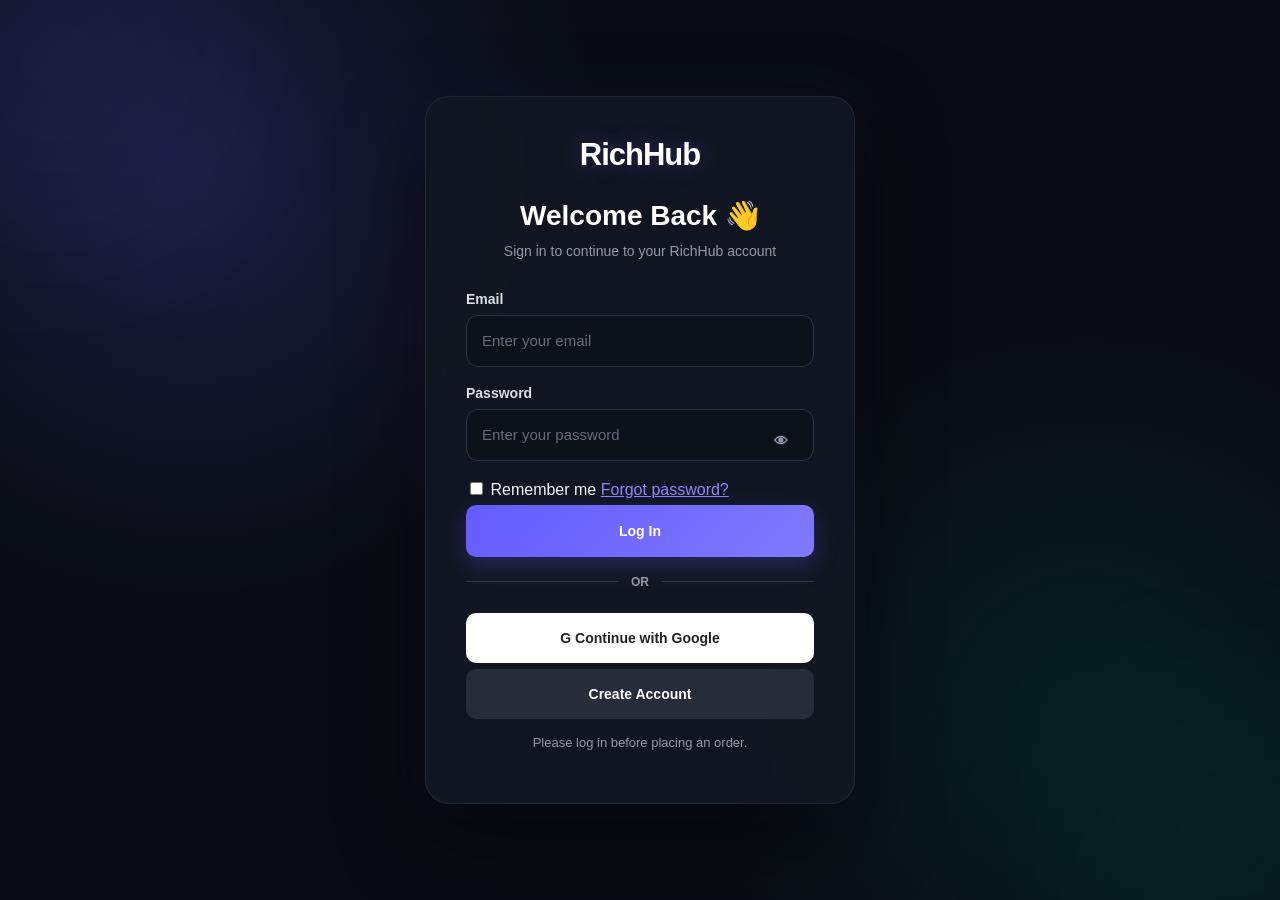
==== index.html @ 55ba9882 "Add banner preview for image upload" ====
<!DOCTYPE html>
<html lang="en">
<head>
    <meta charset="UTF-8">
    <meta name="viewport" content="width=device-width, initial-scale=1.0">

    <title>RichHub Store</title>

    <link rel="stylesheet" href="./DS.css">
</head>


  <body>
    <div id="auth-section" style="display:flex;">
  <div class="login-card">

    <div class="login-logo">RichHub</div>

    <h2>Welcome Back 👋</h2>
    <p class="login-subtitle">Sign in to continue to your RichHub account</p>

    <div class="input-group">
      <label for="auth-email">Email</label>
      <input
        id="auth-email"
        type="email"
        placeholder="Enter your email"
        autocomplete="email"
      >
    </div>

    <div class="input-group">
      <label for="auth-password">Password</label>

      <div class="password-box">
        <input
          id="auth-password"
          type="password"
          placeholder="Enter your password"
          autocomplete="current-password"
        >

        <button
          type="button"
          class="show-password"
          onclick="togglePassword()"
        >
          👁
        </button>
      </div>
    </div>

    <div class="login-options">
      <label>
        <input type="checkbox">
        Remember me
      </label>

      <a href="#" onclick="return false;">Forgot password?</a>
    </div>

    <button class="login-btn" onclick="logIn()">
      Log In
    </button>

    <div class="divider">
      <span>OR</span>
    </div>

      <button class="google-btn" onclick="loginWithGoogle()">
    <span>G</span> Continue with Google
      </button>
      
    <button class="create-btn" onclick="signUp()">
      Create Account
    </button>

    <p id="auth-message"></p>

  </div>

    </div>
<div id="hub-section" style="display:none;">


  <!-- DASHBOARD HEADER -->
  <header class="dashboard-header">
    <div>
      <h1>Welcome to RichHub 👋</h1>
      <p>Manage your online business from one place.</p>
    </div>

    <button onclick="logout()" class="logout-btn">
      Logout
    </button>
  </header>

  <!-- DASHBOARD NAVIGATION -->
  <nav class="dashboard-nav">

    <button onclick="showDashboard('overview')">
      🏠 Overview
    </button>

    <button onclick="showDashboard('store')">
      🛍️ Store
    </button>

    <button onclick="showDashboard('products')">
      📦 Products
    </button>

    <button onclick="showDashboard('orders')">
      🛒 Orders
    </button>

    <button onclick="showDashboard('customers')">
      👥 Customers
    </button>

    <button onclick="showDashboard('revenue')">
      💰 Revenue
    </button>

    <button onclick="showDashboard('ads')">
      📢 Ads
    </button>

    <button onclick="showDashboard('settings')">
      ⚙️ Settings
    </button>

  </nav>

  <!-- OVERVIEW -->
  <main class="dashboard-content">

    <section id="overview" class="dashboard-page">

      <h2>Dashboard Overview</h2>

      <div class="dashboard-cards">

        <div class="dashboard-card">
          <span>💰</span>
          <h3>Total Revenue</h3>
          <p>$0.00</p>
        </div>

        <div class="dashboard-card">
          <span>🛒</span>
          <h3>Total Orders</h3>
          <p>0</p>
        </div>

        <div class="dashboard-card">
          <span>📦</span>
          <h3>Products</h3>
          <p>0</p>
        </div>

        <div class="dashboard-card">
          <span>👥</span>
          <h3>Customers</h3>
          <p>0</p>
        </div>

      </div>

      <div class="dashboard-panel">

        <h3>Quick Actions</h3>

        <button onclick="showDashboard('products')">
          ➕ Add Product
        </button>

        <button onclick="showDashboard('orders')">
          🛒 View Orders
        </button>

        <button onclick="showDashboard('store')">
          🛍️ Manage Store
        </button>

      </div>

    </section>


    <!-- STORE -->
<!-- STORE -->
<section id="store" class="dashboard-page" style="display:none;">
    <h2>🛍️ My Store</h2>
    <p>Manage your online store here.</p>

    <div class="store-info">
        <label for="storeName">🏪 Store Name</label>
        <input
            type="text"
            id="storeName"
            placeholder="Enter your store name"
            value="RichHub"
        >

        <label for="storeDescription">📝 Store Description</label>
        <textarea
            id="storeDescription"
            placeholder="Describe your store"
        >Your trusted online store for quality products.</textarea>

        <label for="storeBanner">🖼️ Store Image / Banner</label>
        <input
            type="file"
            id="storeBanner"
            accept="image/*"
        >
   <div id="bannerPreview" class="banner-preview">
  <span>No image selected</span>
   </div>
        
        <button type="button" onclick="editStore()">
            ✏️ Edit Store
        </button>
    </div>
</section>


    <!-- PRODUCTS -->
    <section id="products" class="dashboard-page" style="display:none;">
      <h2>📦 Products</h2>
      <p>Add, edit and manage your products.</p>

      <button onclick="addProduct()">
        ➕ Add Product
      </button>
    </section>


    <!-- ORDERS -->
    <section id="orders" class="dashboard-page" style="display:none;">
      <h2>🛒 Orders</h2>
      <p>Your customer orders will appear here.</p>
    </section>


    <!-- CUSTOMERS -->
    <section id="customers" class="dashboard-page" style="display:none;">
      <h2>👥 Customers</h2>
      <p>Manage your customers here.</p>
    </section>


    <!-- REVENUE -->
    <section id="revenue" class="dashboard-page" style="display:none;">
      <h2>💰 Revenue</h2>
      <p>View your sales and earnings here.</p>
    </section>


    <!-- ADS -->
    <section id="ads" class="dashboard-page" style="display:none;">
      <h2>📢 Ads</h2>
      <p>Create and manage advertisements for your store.</p>
    </section>


    <!-- SETTINGS -->
    <section id="settings" class="dashboard-page" style="display:none;">
      <h2>⚙️ Settings</h2>
      <p>Manage your RichHub account and store settings.</p>
    </section>

  </main>

    </div>  
    </div>
    
        <script src="ship.js"></script>
</body>
</html>
---- DS.css ----
/* =====================================================
   RICHHUB - COMPLETE STYLESHEET
   Login + Dashboard
   ===================================================== */

* {
    box-sizing: border-box;
}

html {
    scroll-behavior: smooth;
}

body {
    margin: 0;
    min-height: 100vh;
    font-family: Inter, Arial, Helvetica, sans-serif;
    background: #080c12;
    color: #f5f7fb;
}

    
    /* =========================================
   RICHHUB PREMIUM LOGIN
   ========================================= */

#auth-section {
    min-height: 100vh;
    display: flex;
    align-items: center;
    justify-content: center;
    padding: 24px;
    position: relative;
    overflow: hidden;

    background:
        radial-gradient(
            circle at 15% 20%,
            rgba(108, 99, 255, 0.20),
            transparent 32%
        ),
        radial-gradient(
            circle at 85% 80%,
            rgba(0, 200, 180, 0.10),
            transparent 30%
        ),
        #080c12;
}

/* Soft background glow */

#auth-section::before {
    content: "";
    position: absolute;
    width: 350px;
    height: 350px;
    border-radius: 50%;
    background: rgba(108, 99, 255, 0.08);
    filter: blur(80px);
    top: -120px;
    left: -120px;
    pointer-events: none;
}

#auth-section::after {
    content: "";
    position: absolute;
    width: 300px;
    height: 300px;
    border-radius: 50%;
    background: rgba(0, 200, 180, 0.06);
    filter: blur(80px);
    right: -100px;
    bottom: -100px;
    pointer-events: none;
}

/* Login card */

.login-card {
    position: relative;
    z-index: 2;
    width: 100%;
    max-width: 430px;

    padding: 40px;

    background: rgba(17, 24, 34, 0.94);
    border: 1px solid rgba(255, 255, 255, 0.08);
    border-radius: 24px;

    box-shadow:
        0 30px 80px rgba(0, 0, 0, 0.55),
        0 0 50px rgba(108, 99, 255, 0.08);

    backdrop-filter: blur(14px);

    animation: loginCardIn 0.5s ease;
}

/* Logo */

.login-logo {
    text-align: center;
    margin-bottom: 26px;

    font-size: 31px;
    font-weight: 850;
    letter-spacing: -1px;

    color: #ffffff;

    text-shadow:
        0 0 25px rgba(108, 99, 255, 0.35);
}

/* Title */

.login-card h2 {
    margin: 0 0 9px;

    text-align: center;

    font-size: 28px;
    font-weight: 800;

    color: #ffffff;
}

/* Subtitle */

.login-subtitle {
    margin: 0 auto 28px;

    max-width: 330px;

    text-align: center;

    color: #8f9aaa;

    font-size: 14px;
    line-height: 1.55;
}

/* Input groups */

.input-group {
    margin-bottom: 18px;
}

.input-group label {
    display: block;

    margin-bottom: 8px;

    color: #d9dee7;

    font-size: 14px;
    font-weight: 600;
}

/* Inputs */

.input-group input {
    width: 100%;
    height: 52px;

    padding: 0 15px;

    border: 1px solid #2b3543;
    border-radius: 12px;

    outline: none;

    background: #0b1119;
    color: #ffffff;

    font-size: 15px;

    transition:
        border-color 0.25s ease,
        box-shadow 0.25s ease,
        transform 0.25s ease;
}

.input-group input::placeholder {
    color: #626d7c;
}

.input-group input:hover {
    border-color: #3a4655;
}

.input-group input:focus {
    border-color: #6c63ff;

    box-shadow:
        0 0 0 3px rgba(108, 99, 255, 0.13),
        0 8px 25px rgba(0, 0, 0, 0.18);

    transform: translateY(-1px);
}

/* Password */

.password-box {
    position: relative;
}

.password-box input {
    padding-right: 52px;
}

.show-password {
    position: absolute;

    right: 10px;
    top: 50%;

    transform: translateY(-50%);

    border: 0;
    background: transparent;

    color: #8d98a8;

    cursor: pointer;

    transition: 0.2s ease;
}

.show-password:hover {
    color: #ffffff;
}

/* Login button */

.login-btn {
    width: 100%;
    height: 52px;

    margin-top: 7px;

    border: 0;
    border-radius: 12px;

    background: linear-gradient(
        135deg,
        #635bff,
        #8179ff
    );

    color: #ffffff;

    font-size: 16px;
    font-weight: 750;

    cursor: pointer;

    box-shadow:
        0 9px 25px rgba(108, 99, 255, 0.25);

    transition:
        transform 0.22s ease,
        box-shadow 0.22s ease,
        filter 0.22s ease;
}

.login-btn:hover {
    transform: translateY(-3px);

    filter: brightness(1.08);

    box-shadow:
        0 14px 32px rgba(108, 99, 255, 0.38);
}

.login-btn:active {
    transform: translateY(0);
}

/* Divider */

.divider {
    display: flex;
    align-items: center;

    gap: 12px;

    margin: 21px 0 15px;

    color: #687383;

    font-size: 12px;
    font-weight: 600;
}

.divider::before,
.divider::after {
    content: "";

    flex: 1;

    height: 1px;

    background: #293341;
}

/* Google */

.google-btn {
    width: 100%;
    height: 50px;

    border: 1px solid #303b49;
    border-radius: 11px;

    background: #ffffff;
    color: #20242a;

    font-size: 15px;
    font-weight: 650;

    cursor: pointer;

    transition:
        transform 0.22s ease,
        box-shadow 0.22s ease,
        background 0.22s ease;
}

.google-btn:hover {
    transform: translateY(-3px);

    background: #f5f6f8;

    box-shadow:
        0 9px 24px rgba(0, 0, 0, 0.25);
}

.google-btn:active {
    transform: translateY(0);
}

/* Create account */

.create-btn {
    width: 100%;
    height: 50px;

    margin-top: 11px;

    border: 1px solid #3b4554;
    border-radius: 11px;

    background: #171f2a;
    color: #ffffff;

    font-size: 15px;
    font-weight: 650;

    cursor: pointer;

    transition:
        transform 0.22s ease,
        background 0.22s ease,
        border-color 0.22s ease,
        box-shadow 0.22s ease;
}

.create-btn:hover {
    transform: translateY(-3px);

    background: #202a37;

    border-color: #6c63ff;

    box-shadow:
        0 9px 24px rgba(0, 0, 0, 0.22);
}

.create-btn:active {
    transform: translateY(0);
}

/* Auth message */

#auth-message {
    margin-top: 16px;

    text-align: center;

    color: #8f9aaa;

    font-size: 13px;
}

/* Login entrance animation */

@keyframes loginCardIn {
    from {
        opacity: 0;
        transform: translateY(18px) scale(0.98);
    }

    to {
        opacity: 1;
        transform: translateY(0) scale(1);
    }
}

/* Mobile */

@media (max-width: 520px) {

    #auth-section {
        padding: 16px;
    }

    .login-card {
        padding: 30px 21px;
        border-radius: 20px;
    }

    .login-logo {
        font-size: 27px;
    }

    .login-card h2 {
        font-size: 25px;
    }

    .login-subtitle {
        font-size: 13px;
    }

    .input-group input {
        height: 50px;
    }

    .login-btn,
    .google-btn,
    .create-btn {
        height: 49px;
    }
   }

/* =====================================================
   DASHBOARD
   ===================================================== */

#hub-section {
    min-height: 100vh;
    background: #090d13;
    color: #f5f7fb;
}

/* Header */

.dashboard-header {
    min-height: 82px;
    padding: 20px 30px;
    display: flex;
    align-items: center;
    justify-content: space-between;
    gap: 20px;
    background: #111821;
    border-bottom: 1px solid #27313d;
}

.dashboard-header h1 {
    margin: 0;
    font-size: 25px;
    font-weight: 800;
}

.dashboard-header p {
    margin: 6px 0 0;
    color: #8d99a8;
    font-size: 14px;
}

.logout-btn {
    padding: 10px 18px;
    border: 1px solid #354151;
    border-radius: 10px;
    background: #18212b;
    color: #fff;
    font-weight: 600;
    cursor: pointer;
    transition: .25s ease;
}

.logout-btn:hover {
    background: #252f3c;
    transform: translateY(-2px);
}

/* Navigation */

.dashboard-nav {
    display: flex;
    gap: 9px;
    padding: 14px 25px;
    background: #0e141c;
    border-bottom: 1px solid #27313d;
    overflow-x: auto;
    scrollbar-width: thin;
}

.dashboard-nav button {
    flex: 0 0 auto;
    padding: 11px 16px;
    border: 1px solid #2b3745;
    border-radius: 10px;
    background: #151e28;
    color: #c3ccd7;
    font-size: 14px;
    font-weight: 600;
    white-space: nowrap;
    cursor: pointer;
    transition: .25s ease;
}

.dashboard-nav button:hover {
    background: #6c63ff;
    border-color: #6c63ff;
    color: #fff;
    transform: translateY(-2px);
}

/* Content */

.dashboard-content {
    width: 100%;
    max-width: 1400px;
    margin: auto;
    padding: 35px 30px 60px;
}

.dashboard-page {
    animation: fadeIn .25s ease;
}

.dashboard-page h2 {
    margin: 0 0 25px;
    font-size: 28px;
    font-weight: 800;
}

.dashboard-page > p {
    color: #8d99a8;
}

/* Statistic cards */

.dashboard-cards {
    display: grid;
    grid-template-columns: repeat(4, 1fr);
    gap: 18px;
}

.dashboard-card {
    min-height: 150px;
    padding: 23px;
    background: #121a24;
    border: 1px solid #27323f;
    border-radius: 17px;
    box-shadow: 0 12px 30px rgba(0,0,0,.18);
    transition: .25s ease;
}

.dashboard-card:hover {
    transform: translateY(-5px);
    border-color: #6c63ff;
    box-shadow: 0 16px 35px rgba(0,0,0,.30);
}

.dashboard-card span {
    display: block;
    margin-bottom: 16px;
    font-size: 27px;
}

.dashboard-card h3 {
    margin: 0 0 8px;
    color: #909baa;
    font-size: 14px;
    font-weight: 600;
}

.dashboard-card p {
    margin: 0;
    color: #fff;
    font-size: 27px;
    font-weight: 800;
}

/* Quick actions */

.dashboard-panel {
    margin-top: 25px;
    padding: 25px;
    background: #121a24;
    border: 1px solid #27323f;
    border-radius: 17px;
}

.dashboard-panel h3 {
    margin: 0 0 18px;
    font-size: 18px;
}

.dashboard-panel button,
.dashboard-page button {
    padding: 11px 17px;
    margin: 4px;
    border: 0;
    border-radius: 10px;
    background: #6c63ff;
    color: #fff;
    font-weight: 700;
    cursor: pointer;
    transition: .25s ease;
}

.dashboard-panel button:hover,
.dashboard-page button:hover {
    background: #8179ff;
    transform: translateY(-2px);
    box-shadow: 0 8px 20px rgba(108,99,255,.25);
}

/* Links */

a {
    color: #8d87ff;
}

/* Selection */

::selection {
    background: #6c63ff;
    color: #fff;
}

/* Animation */

@keyframes fadeIn {
    from {
        opacity: 0;
        transform: translateY(6px);
    }

    to {
        opacity: 1;
        transform: translateY(0);
    }
}

/* =====================================================
   TABLET
   ===================================================== */

@media (max-width: 900px) {

    .dashboard-cards {
        grid-template-columns: repeat(2, 1fr);
    }

    .dashboard-header {
        padding: 18px 20px;
    }

    .dashboard-nav {
        padding: 12px 20px;
    }

    .dashboard-content {
        padding: 28px 20px 50px;
    }
}

/* =====================================================
   MOBILE
   ===================================================== */

@media (max-width: 600px) {

    #auth-section {
        padding: 18px;
    }

    .login-card {
        padding: 30px 22px;
        border-radius: 20px;
    }

    .login-logo {
        font-size: 27px;
    }

    .login-card h2 {
        font-size: 26px;
    }

    .login-options {
        font-size: 13px;
    }

    .dashboard-header {
        padding: 20px;
        align-items: flex-start;
        flex-direction: column;
        gap: 15px;
    }

    .dashboard-header h1 {
        font-size: 22px;
    }

    .dashboard-cards {
        grid-template-columns: 1fr;
    }

    .dashboard-content {
        padding: 25px 15px 40px;
    }

    .dashboard-card {
        min-height: 135px;
    }
   }

/* Google + Create Account buttons */ 
#auth-section button {
    font-family: inherit;
    border: none;
    border-radius: 10px;
    padding: 12px 16px;
    font-size: 14px;
    font-weight: 600;
    cursor: pointer;
    transition: 0.2s ease;
}

#auth-section button:hover {
    transform: translateY(-1px);
}

/* Google button */
#auth-section button[onclick*="Google"] {
    background: #ffffff;
    color: #222222;
}

/* Create Account button */
#auth-section button[onclick*="Create"] {
    background: #252d38;
    color: #ffffff;
    border: 1px solid #3a4352;
}

/* Put the two buttons neatly together */
#auth-section .login-card button {
    margin-top: 6px;
           }

/* GOOGLE LOGIN BUTTON */
.google-btn {
    width: 100%;
    padding: 14px;
    margin-top: 10px;
    border: 1px solid #303846;
    border-radius: 10px;
    background: #ffffff;
    color: #222222;
    font-size: 15px;
    font-weight: 600;
    cursor: pointer;
    transition: 0.2s ease;
}

.google-btn:hover {
    transform: translateY(-2px);
    box-shadow: 0 6px 18px rgba(0,0,0,0.25);
}

/* CREATE ACCOUNT BUTTON */
.create-btn {
    width: 100%;
    padding: 14px;
    margin-top: 10px;
    border: 1px solid #303846;
    border-radius: 10px;
    background: #252d38;
    color: #ffffff;
    font-size: 15px;
    font-weight: 600;
    cursor: pointer;
    transition: 0.2s ease;
}

.create-btn:hover {
    background: #313b4a;
    transform: translateY(-2px);
}

/* OR DIVIDER */
.divider {
    display: flex;
    align-items: center;
    gap: 12px;
    margin: 18px 0;
    color: #8f9aaa;
}

.divider::before,
.divider::after {
    content: "";
    flex: 1;
    height: 1px;
    background: #303846;
       }

/* =========================
   STORE SECTION
========================= */

#store {
    padding: 25px;
}

#store h2 {
    font-size: 28px;
    margin-bottom: 8px;
}

#store > p {
    margin-bottom: 25px;
    opacity: 0.75;
}

/* Store information card */
.store-info {
    max-width: 650px;
    padding: 25px;
    border-radius: 18px;
    background: rgba(255, 255, 255, 0.06);
    border: 1px solid rgba(255, 255, 255, 0.12);
    box-shadow: 0 10px 30px rgba(0, 0, 0, 0.25);
}

/* Labels */
.store-info label {
    display: block;
    margin-top: 18px;
    margin-bottom: 8px;
    font-weight: 600;
    font-size: 15px;
}

/* Text input and description */
.store-info input[type="text"],
.store-info textarea {
    width: 100%;
    box-sizing: border-box;
    padding: 13px 15px;
    border: 1px solid rgba(255, 255, 255, 0.15);
    border-radius: 10px;
    background: rgba(0, 0, 0, 0.25);
    color: inherit;
    font-size: 15px;
    outline: none;
    transition: 0.2s;
}

/* Description box */
.store-info textarea {
    min-height: 120px;
    resize: vertical;
}

/* When the user clicks an input */
.store-info input[type="text"]:focus,
.store-info textarea:focus {
    border-color: #6c63ff;
    box-shadow: 0 0 0 3px rgba(108, 99, 255, 0.15);
}

/* Image upload */
.store-info input[type="file"] {
    width: 100%;
    box-sizing: border-box;
    padding: 12px;
    border-radius: 10px;
    border: 1px dashed rgba(255, 255, 255, 0.25);
    background: rgba(0, 0, 0, 0.2);
    margin-bottom: 20px;
}

/* Edit Store button */
.store-info button {
    width: 100%;
    padding: 14px;
    border: none;
    border-radius: 10px;
    background: #6c63ff;
    color: white;
    font-size: 16px;
    font-weight: 600;
    cursor: pointer;
    transition: 0.2s;
}

.store-info button:hover {
    transform: translateY(-2px);
    opacity: 0.9;
}

.store-info button:active {
    transform: translateY(0);
}
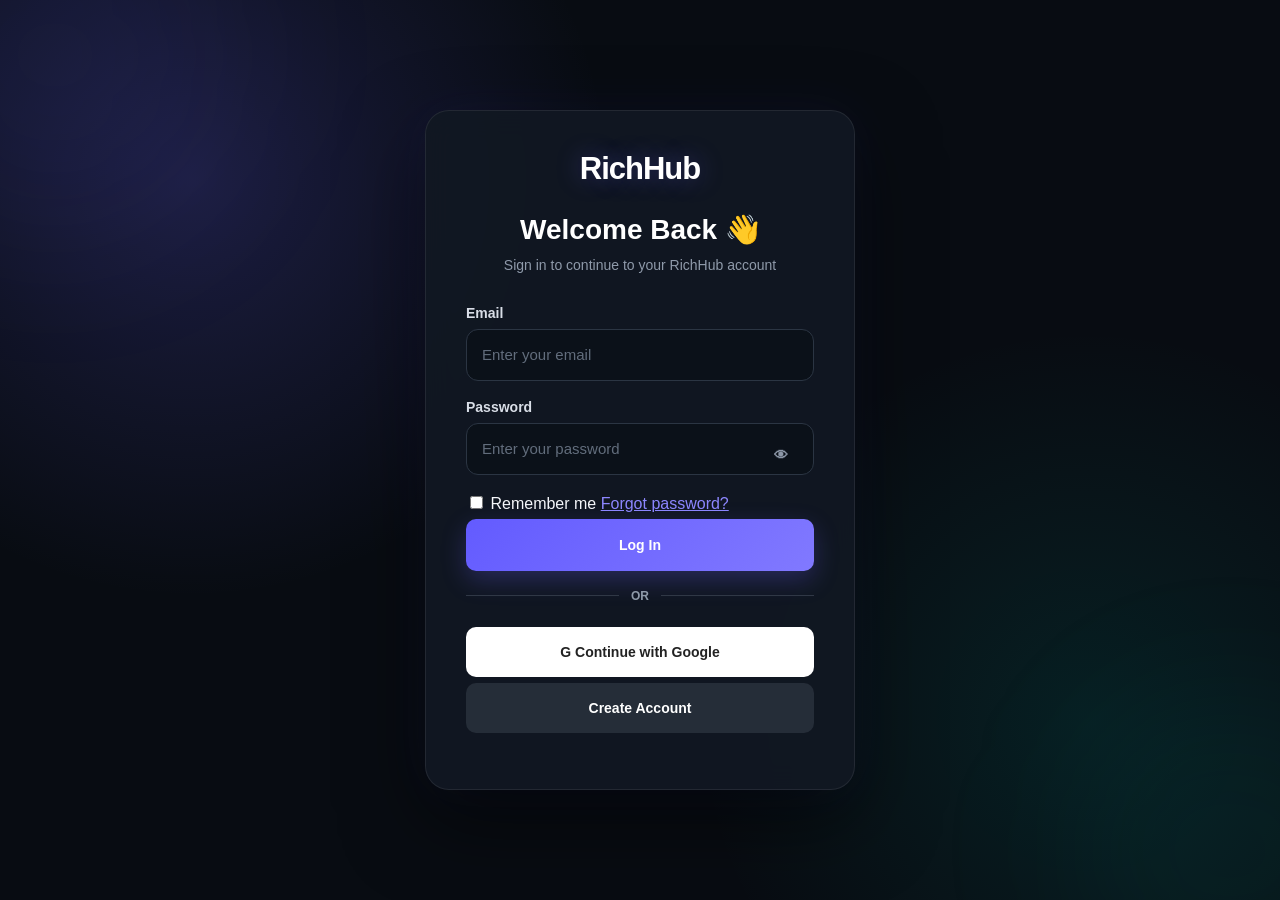
==== commit 4330353b: "Fix HTML closing tag indentation" ====
--- a/index.html
+++ b/index.html
@@ -9,274 +9,707 @@
     <link rel="stylesheet" href="./DS.css">
 </head>
 
-
-  <body>
-    <div id="auth-section" style="display:flex;">
-  <div class="login-card">
-
-    <div class="login-logo">RichHub</div>
-
-    <h2>Welcome Back 👋</h2>
-    <p class="login-subtitle">Sign in to continue to your RichHub account</p>
-
-    <div class="input-group">
-      <label for="auth-email">Email</label>
-      <input
-        id="auth-email"
-        type="email"
-        placeholder="Enter your email"
-        autocomplete="email"
-      >
+<body>
+
+<!-- =========================
+     LOGIN / AUTH
+========================= -->
+
+<div id="auth-section" style="display:flex;">
+
+    <div class="login-card">
+
+        <div class="login-logo">RichHub</div>
+
+        <h2>Welcome Back 👋</h2>
+
+        <p class="login-subtitle">
+            Sign in to continue to your RichHub account
+        </p>
+
+        <div class="input-group">
+
+            <label for="auth-email">
+                Email
+            </label>
+
+            <input
+                id="auth-email"
+                type="email"
+                placeholder="Enter your email"
+                autocomplete="email"
+            >
+
+        </div>
+
+        <div class="input-group">
+
+            <label for="auth-password">
+                Password
+            </label>
+
+            <div class="password-box">
+
+                <input
+                    id="auth-password"
+                    type="password"
+                    placeholder="Enter your password"
+                    autocomplete="current-password"
+                >
+
+                <button
+                    type="button"
+                    class="show-password"
+                    onclick="togglePassword()"
+                >
+                    👁
+                </button>
+
+            </div>
+
+        </div>
+
+        <div class="login-options">
+
+            <label>
+                <input type="checkbox">
+                Remember me
+            </label>
+
+            <a href="#" onclick="return false;">
+                Forgot password?
+            </a>
+
+        </div>
+
+        <button
+            class="login-btn"
+            onclick="logIn()"
+        >
+            Log In
+        </button>
+
+        <div class="divider">
+            <span>OR</span>
+        </div>
+
+        <button
+            class="google-btn"
+            onclick="loginWithGoogle()"
+        >
+            <span>G</span>
+            Continue with Google
+        </button>
+
+        <button
+            class="create-btn"
+            onclick="signUp()"
+        >
+            Create Account
+        </button>
+
+        <p id="auth-message"></p>
+
     </div>
 
-    <div class="input-group">
-      <label for="auth-password">Password</label>
-
-      <div class="password-box">
-        <input
-          id="auth-password"
-          type="password"
-          placeholder="Enter your password"
-          autocomplete="current-password"
-        >
+</div>
+
+
+<!-- =========================
+     STORE HUB
+========================= -->
+
+<div id="hub-section" style="display:none;">
+
+    <header class="dashboard-header">
+
+        <div>
+
+            <h1>
+                Welcome to RichHub 👋
+            </h1>
+
+            <p>
+                Manage your online business from one place.
+            </p>
+
+        </div>
 
         <button
-          type="button"
-          class="show-password"
-          onclick="togglePassword()"
-        >
-          👁
-        </button>
-      </div>
-    </div>
-
-    <div class="login-options">
-      <label>
-        <input type="checkbox">
-        Remember me
-      </label>
-
-      <a href="#" onclick="return false;">Forgot password?</a>
-    </div>
-
-    <button class="login-btn" onclick="logIn()">
-      Log In
-    </button>
-
-    <div class="divider">
-      <span>OR</span>
-    </div>
-
-      <button class="google-btn" onclick="loginWithGoogle()">
-    <span>G</span> Continue with Google
-      </button>
-      
-    <button class="create-btn" onclick="signUp()">
-      Create Account
-    </button>
-
-    <p id="auth-message"></p>
-
-  </div>
-
-    </div>
-<div id="hub-section" style="display:none;">
-
-
-  <!-- DASHBOARD HEADER -->
-  <header class="dashboard-header">
-    <div>
-      <h1>Welcome to RichHub 👋</h1>
-      <p>Manage your online business from one place.</p>
-    </div>
-
-    <button onclick="logout()" class="logout-btn">
-      Logout
-    </button>
-  </header>
-
-  <!-- DASHBOARD NAVIGATION -->
-  <nav class="dashboard-nav">
-
-    <button onclick="showDashboard('overview')">
-      🏠 Overview
-    </button>
-
-    <button onclick="showDashboard('store')">
-      🛍️ Store
-    </button>
-
-    <button onclick="showDashboard('products')">
-      📦 Products
-    </button>
-
-    <button onclick="showDashboard('orders')">
-      🛒 Orders
-    </button>
-
-    <button onclick="showDashboard('customers')">
-      👥 Customers
-    </button>
-
-    <button onclick="showDashboard('revenue')">
-      💰 Revenue
-    </button>
-
-    <button onclick="showDashboard('ads')">
-      📢 Ads
-    </button>
-
-    <button onclick="showDashboard('settings')">
-      ⚙️ Settings
-    </button>
-
-  </nav>
-
-  <!-- OVERVIEW -->
-  <main class="dashboard-content">
-
-    <section id="overview" class="dashboard-page">
-
-      <h2>Dashboard Overview</h2>
-
-      <div class="dashboard-cards">
-
-        <div class="dashboard-card">
-          <span>💰</span>
-          <h3>Total Revenue</h3>
-          <p>$0.00</p>
-        </div>
-
-        <div class="dashboard-card">
-          <span>🛒</span>
-          <h3>Total Orders</h3>
-          <p>0</p>
-        </div>
-
-        <div class="dashboard-card">
-          <span>📦</span>
-          <h3>Products</h3>
-          <p>0</p>
-        </div>
-
-        <div class="dashboard-card">
-          <span>👥</span>
-          <h3>Customers</h3>
-          <p>0</p>
-        </div>
-
-      </div>
-
-      <div class="dashboard-panel">
-
-        <h3>Quick Actions</h3>
+            onclick="logout()"
+            class="logout-btn"
+        >
+            Logout
+        </button>
+
+    </header>
+
+
+    <!-- NAVIGATION -->
+
+    <nav class="dashboard-nav">
+
+        <button onclick="showDashboard('overview')">
+            🏠 Overview
+        </button>
+
+        <button onclick="showDashboard('store')">
+            🛍️ Store
+        </button>
 
         <button onclick="showDashboard('products')">
-          ➕ Add Product
+            📦 Products
         </button>
 
         <button onclick="showDashboard('orders')">
-          🛒 View Orders
-        </button>
-
-        <button onclick="showDashboard('store')">
-          🛍️ Manage Store
-        </button>
-
-      </div>
-
-    </section>
-
-
-    <!-- STORE -->
-<!-- STORE -->
-<section id="store" class="dashboard-page" style="display:none;">
-    <h2>🛍️ My Store</h2>
-    <p>Manage your online store here.</p>
-
-    <div class="store-info">
-        <label for="storeName">🏪 Store Name</label>
-        <input
-            type="text"
-            id="storeName"
-            placeholder="Enter your store name"
-            value="RichHub"
-        >
-
-        <label for="storeDescription">📝 Store Description</label>
-        <textarea
-            id="storeDescription"
-            placeholder="Describe your store"
-        >Your trusted online store for quality products.</textarea>
-
-        <label for="storeBanner">🖼️ Store Image / Banner</label>
-        <input
-            type="file"
-            id="storeBanner"
-            accept="image/*"
-        >
-   <div id="bannerPreview" class="banner-preview">
-  <span>No image selected</span>
-   </div>
-        
-        <button type="button" onclick="editStore()">
-            ✏️ Edit Store
-        </button>
-    </div>
-</section>
-
-
-    <!-- PRODUCTS -->
-    <section id="products" class="dashboard-page" style="display:none;">
-      <h2>📦 Products</h2>
-      <p>Add, edit and manage your products.</p>
-
-      <button onclick="addProduct()">
-        ➕ Add Product
-      </button>
-    </section>
-
-
-    <!-- ORDERS -->
-    <section id="orders" class="dashboard-page" style="display:none;">
-      <h2>🛒 Orders</h2>
-      <p>Your customer orders will appear here.</p>
-    </section>
-
-
-    <!-- CUSTOMERS -->
-    <section id="customers" class="dashboard-page" style="display:none;">
-      <h2>👥 Customers</h2>
-      <p>Manage your customers here.</p>
-    </section>
-
-
-    <!-- REVENUE -->
-    <section id="revenue" class="dashboard-page" style="display:none;">
-      <h2>💰 Revenue</h2>
-      <p>View your sales and earnings here.</p>
-    </section>
-
-
-    <!-- ADS -->
-    <section id="ads" class="dashboard-page" style="display:none;">
-      <h2>📢 Ads</h2>
-      <p>Create and manage advertisements for your store.</p>
-    </section>
-
-
-    <!-- SETTINGS -->
-    <section id="settings" class="dashboard-page" style="display:none;">
-      <h2>⚙️ Settings</h2>
-      <p>Manage your RichHub account and store settings.</p>
-    </section>
-
-  </main>
-
-    </div>  
-    </div>
-    
-        <script src="ship.js"></script>
+            🛒 Orders
+        </button>
+
+        <button onclick="showDashboard('customers')">
+            👥 Customers
+        </button>
+
+        <button onclick="showDashboard('revenue')">
+            💰 Revenue
+        </button>
+
+        <button onclick="showDashboard('ads')">
+            📢 Ads
+        </button>
+
+        <button onclick="showDashboard('settings')">
+            ⚙️ Settings
+        </button>
+
+    </nav>
+
+
+    <main class="dashboard-content">
+
+
+        <!-- =========================
+             OVERVIEW
+        ========================= -->
+
+        <section
+            id="overview"
+            class="dashboard-page"
+        >
+
+            <h2>
+                Dashboard Overview
+            </h2>
+
+            <div class="dashboard-cards">
+
+                <div class="dashboard-card">
+                    <span>💰</span>
+                    <h3>Total Revenue</h3>
+                    <p>$0.00</p>
+                </div>
+
+                <div class="dashboard-card">
+                    <span>🛒</span>
+                    <h3>Total Orders</h3>
+                    <p>0</p>
+                </div>
+
+                <div class="dashboard-card">
+                    <span>📦</span>
+                    <h3>Products</h3>
+                    <p>0</p>
+                </div>
+
+                <div class="dashboard-card">
+                    <span>👥</span>
+                    <h3>Customers</h3>
+                    <p>0</p>
+                </div>
+
+            </div>
+
+
+            <div class="dashboard-panel">
+
+                <h3>
+                    Quick Actions
+                </h3>
+
+                <button
+                    onclick="showDashboard('products')"
+                >
+                    ➕ Add Product
+                </button>
+
+                <button
+                    onclick="showDashboard('orders')"
+                >
+                    🛒 View Orders
+                </button>
+
+                <button
+                    onclick="showDashboard('store')"
+                >
+                    🛍️ Manage Store
+                </button>
+
+            </div>
+
+        </section>
+
+
+        <!-- =========================
+             STORE
+        ========================= -->
+
+        <section
+            id="store"
+            class="dashboard-page"
+            style="display:none;"
+        >
+
+            <div class="store-header">
+
+                <div>
+
+                    <h2>
+                        🛍️ My Store
+                    </h2>
+
+                    <p>
+                        Manage your online store and products from one place.
+                    </p>
+
+                </div>
+
+                <button
+                    type="button"
+                    class="edit-store-btn"
+                    onclick="editStore()"
+                >
+                    ✏️ Edit Store
+                </button>
+
+            </div>
+
+
+            <!-- STORE PROFILE -->
+
+            <div class="store-profile">
+
+                <div
+                    class="store-banner"
+                    id="bannerPreview"
+                >
+                    <span>
+                        🖼️ Your Store Banner
+                    </span>
+                </div>
+
+                <div class="store-details">
+
+                    <div class="store-logo">
+                        🛍️
+                    </div>
+
+                    <div class="store-text">
+
+                        <h2 id="storeNameDisplay">
+                            RichHub Store
+                        </h2>
+
+                        <p id="storeDescriptionDisplay">
+                            Your trusted online store for quality products.
+                        </p>
+
+                        <span class="store-status">
+                            🟢 Active
+                        </span>
+
+                    </div>
+
+                </div>
+
+            </div>
+
+
+            <!-- STORE STATISTICS -->
+
+            <div class="store-stats">
+
+                <div class="store-stat-card">
+
+                    <span>📦</span>
+
+                    <div>
+
+                        <small>
+                            Total Products
+                        </small>
+
+                        <strong id="storeProductCount">
+                            0
+                        </strong>
+
+                    </div>
+
+                </div>
+
+
+                <div class="store-stat-card">
+
+                    <span>🛒</span>
+
+                    <div>
+
+                        <small>
+                            Total Orders
+                        </small>
+
+                        <strong id="storeOrderCount">
+                            0
+                        </strong>
+
+                    </div>
+
+                </div>
+
+
+                <div class="store-stat-card">
+
+                    <span>👥</span>
+
+                    <div>
+
+                        <small>
+                            Total Customers
+                        </small>
+
+                        <strong id="storeCustomerCount">
+                            0
+                        </strong>
+
+                    </div>
+
+                </div>
+
+
+                <div class="store-stat-card">
+
+                    <span>💰</span>
+
+                    <div>
+
+                        <small>
+                            Total Revenue
+                        </small>
+
+                        <strong id="storeRevenue">
+                            $0.00
+                        </strong>
+
+                    </div>
+
+                </div>
+
+            </div>
+
+
+            <!-- STORE PRODUCTS -->
+
+            <div class="store-products-header">
+
+                <div>
+
+                    <h2>
+                        📦 Your Products
+                    </h2>
+
+                    <p>
+                        Products customers can buy from your store.
+                    </p>
+
+                </div>
+
+                <button
+                    type="button"
+                    class="add-product-btn"
+                    onclick="showDashboard('products')"
+                >
+                    ＋ Add Product
+                </button>
+
+            </div>
+
+
+            <div class="store-product-box">
+
+                <div class="empty-store">
+
+                    <div>
+                        📦
+                    </div>
+
+                    <h3>
+                        No products yet
+                    </h3>
+
+                    <p>
+                        Add your first product and start selling on RichHub.
+                    </p>
+
+                    <button
+                        type="button"
+                        onclick="showDashboard('products')"
+                    >
+                        ＋ Add Your First Product
+                    </button>
+
+                </div>
+
+            </div>
+
+        </section>
+
+
+        <!-- =========================
+             STORE EDITOR
+        ========================= -->
+
+        <section
+            id="store-editor"
+            class="dashboard-page"
+            style="display:none;"
+        >
+
+            <h2>
+                ✏️ Edit Your Store
+            </h2>
+
+            <p>
+                Change your store information below.
+            </p>
+
+
+            <div class="input-group">
+
+                <label for="storeName">
+                    Store Name
+                </label>
+
+                <input
+                    id="storeName"
+                    type="text"
+                    placeholder="Enter your store name"
+                >
+
+            </div>
+
+
+            <div class="input-group">
+
+                <label for="storeDescription">
+                    Store Description
+                </label>
+
+                <textarea
+                    id="storeDescription"
+                    placeholder="Enter your store description"
+                    rows="5"
+                ></textarea>
+
+            </div>
+
+
+            <div class="input-group">
+
+                <label for="storeBanner">
+                    Store Banner
+                </label>
+
+                <input
+                    id="storeBanner"
+                    type="file"
+                    accept="image/*"
+                    onchange="previewBanner(this)"
+                >
+
+            </div>
+
+
+            <button
+                type="button"
+                onclick="saveEditedStore()"
+            >
+                💾 Save Store
+            </button>
+
+
+            <button
+                type="button"
+                onclick="showDashboard('store')"
+            >
+                ← Back to Store
+            </button>
+
+        </section>
+
+
+        <!-- =========================
+             PRODUCTS
+        ========================= -->
+
+        <section
+            id="products"
+            class="dashboard-page"
+            style="display:none;"
+        >
+
+            <div class="products-header">
+
+                <div>
+
+                    <h2>
+                        📦 Products
+                    </h2>
+
+                    <p>
+                        Add and manage everything you sell on RichHub.
+                    </p>
+
+                </div>
+
+                <button
+                    class="add-product-main-btn"
+                    onclick="addProduct()"
+                >
+                    ＋ Add Product
+                </button>
+
+            </div>
+
+
+            <div
+                class="products-grid"
+                id="products-grid"
+            >
+
+                <div class="products-empty">
+
+                    <div>
+                        📦
+                    </div>
+
+                    <h3>
+                        No products yet
+                    </h3>
+
+                    <p>
+                        Add your first product to start selling.
+                    </p>
+
+                    <button onclick="addProduct()">
+                        ＋ Add Your First Product
+                    </button>
+
+                </div>
+
+            </div>
+
+        </section>
+
+
+        <!-- ORDERS -->
+
+        <section
+            id="orders"
+            class="dashboard-page"
+            style="display:none;"
+        >
+
+            <h2>🛒 Orders</h2>
+
+            <p>
+                Your customer orders will appear here.
+            </p>
+
+        </section>
+
+
+        <!-- CUSTOMERS -->
+
+        <section
+            id="customers"
+            class="dashboard-page"
+            style="display:none;"
+        >
+
+            <h2>👥 Customers</h2>
+
+            <p>
+                Manage your customers here.
+            </p>
+
+        </section>
+
+
+        <!-- REVENUE -->
+
+        <section
+            id="revenue"
+            class="dashboard-page"
+            style="display:none;"
+        >
+
+            <h2>💰 Revenue</h2>
+
+            <p>
+                View your sales and earnings here.
+            </p>
+
+        </section>
+
+
+        <!-- ADS -->
+
+        <section
+            id="ads"
+            class="dashboard-page"
+            style="display:none;"
+        >
+
+            <h2>📢 Ads</h2>
+
+            <p>
+                Create and manage advertisements for your store.
+            </p>
+
+        </section>
+
+
+        <!-- SETTINGS -->
+
+        <section
+            id="settings"
+            class="dashboard-page"
+            style="display:none;"
+        >
+
+            <h2>⚙️ Settings</h2>
+
+            <p>
+                Manage your RichHub account and store settings.
+            </p>
+
+        </section>
+
+    </main>
+
+</div>
+
+
+<script src="ship.js"></script>
+
 </body>
+   
 </html>
-
--- a/DS.css
+++ b/DS.css
@@ -922,3 +922,388 @@
     transform: translateY(0);
 }
 
+/* ===============================
+   STORE BANNER PREVIEW
+   =============================== */
+
+.banner-preview {
+  width: 100%;
+  max-width: 600px;
+  height: 220px;
+  margin: 15px 0;
+  border-radius: 16px;
+  border: 2px dashed rgba(255, 255, 255, 0.25);
+  display: flex;
+  align-items: center;
+  justify-content: center;
+  overflow: hidden;
+  background: rgba(255, 255, 255, 0.05);
+  color: #aaa;
+  text-align: center;
+}
+
+.banner-preview img {
+  width: 100%;
+  height: 100%;
+  object-fit: cover;
+}
+/* =========================================
+   RICHHUB STORE PAGE
+   ========================================= */
+
+.store-header {
+    display: flex;
+    justify-content: space-between;
+    align-items: center;
+    gap: 20px;
+    margin-bottom: 25px;
+}
+
+.store-header h2 {
+    margin: 0 0 8px;
+    font-size: 32px;
+    color: #ffffff;
+}
+
+.store-header p {
+    margin: 0;
+    color: #8f9aaa;
+    font-size: 15px;
+}
+
+.edit-store-btn,
+.add-product-btn {
+    border: 0;
+    border-radius: 10px;
+    padding: 13px 20px;
+    background: #6c63ff;
+    color: #ffffff;
+    font-size: 14px;
+    font-weight: 700;
+    cursor: pointer;
+    transition: 0.25s ease;
+}
+
+.edit-store-btn:hover,
+.add-product-btn:hover {
+    transform: translateY(-2px);
+    box-shadow: 0 8px 25px rgba(108, 99, 255, 0.3);
+}
+
+
+/* STORE PROFILE */
+
+.store-profile {
+    position: relative;
+    overflow: hidden;
+    min-height: 260px;
+    margin-bottom: 22px;
+    border: 1px solid #293443;
+    border-radius: 18px;
+    background: #111923;
+    box-shadow: 0 15px 40px rgba(0, 0, 0, 0.25);
+}
+
+.store-banner {
+    height: 145px;
+    display: flex;
+    align-items: center;
+    justify-content: center;
+    background:
+        radial-gradient(circle at 20% 20%, rgba(108, 99, 255, 0.35), transparent 40%),
+        linear-gradient(135deg, #191c48, #101620);
+    color: #8f9aaa;
+    font-size: 15px;
+}
+
+.store-details {
+    display: flex;
+    align-items: center;
+    gap: 18px;
+    padding: 0 25px 25px;
+}
+
+.store-logo {
+    width: 95px;
+    height: 95px;
+    margin-top: -45px;
+    display: flex;
+    align-items: center;
+    justify-content: center;
+    flex-shrink: 0;
+    border: 3px solid #111923;
+    border-radius: 18px;
+    background: #6c63ff;
+    font-size: 40px;
+    box-shadow: 0 8px 25px rgba(0, 0, 0, 0.35);
+}
+
+.store-text h2 {
+    margin: 8px 0;
+    color: #ffffff;
+    font-size: 25px;
+}
+
+.store-text p {
+    margin: 0 0 12px;
+    color: #8f9aaa;
+    font-size: 14px;
+}
+
+.store-status {
+    display: inline-block;
+    padding: 5px 11px;
+    border-radius: 20px;
+    background: rgba(0, 200, 120, 0.12);
+    color: #38d996;
+    font-size: 12px;
+    font-weight: 700;
+}
+
+
+/* STORE STATISTICS */
+
+.store-stats {
+    display: grid;
+    grid-template-columns: repeat(4, 1fr);
+    gap: 15px;
+    margin-bottom: 30px;
+}
+
+.store-stat-card {
+    display: flex;
+    align-items: center;
+    gap: 14px;
+    padding: 20px;
+    border: 1px solid #293443;
+    border-radius: 15px;
+    background: #111923;
+}
+
+.store-stat-card > span {
+    width: 45px;
+    height: 45px;
+    display: flex;
+    align-items: center;
+    justify-content: center;
+    border-radius: 50%;
+    background: rgba(108, 99, 255, 0.15);
+    font-size: 21px;
+}
+
+.store-stat-card small {
+    display: block;
+    margin-bottom: 5px;
+    color: #8f9aaa;
+    font-size: 12px;
+}
+
+.store-stat-card strong {
+    color: #ffffff;
+    font-size: 22px;
+}
+
+
+/* PRODUCTS HEADER */
+
+.store-products-header {
+    display: flex;
+    justify-content: space-between;
+    align-items: center;
+    gap: 20px;
+    margin-bottom: 15px;
+}
+
+.store-products-header h2 {
+    margin: 0 0 5px;
+    color: #ffffff;
+    font-size: 22px;
+}
+
+.store-products-header p {
+    margin: 0;
+    color: #8f9aaa;
+    font-size: 13px;
+}
+
+
+/* PRODUCTS BOX */
+
+.store-product-box {
+    min-height: 220px;
+    border: 1px solid #293443;
+    border-radius: 15px;
+    background: #111923;
+}
+
+.empty-store {
+    padding: 50px 20px;
+    text-align: center;
+}
+
+.empty-store > div {
+    margin-bottom: 10px;
+    font-size: 42px;
+}
+
+.empty-store h3 {
+    margin: 0 0 8px;
+    color: #ffffff;
+    font-size: 19px;
+}
+
+.empty-store p {
+    margin: 0 0 20px;
+    color: #8f9aaa;
+    font-size: 14px;
+}
+
+.empty-store button {
+    border: 0;
+    border-radius: 9px;
+    padding: 12px 18px;
+    background: #6c63ff;
+    color: #ffffff;
+    font-weight: 700;
+    cursor: pointer;
+    transition: 0.25s ease;
+}
+
+.empty-store button:hover {
+    transform: translateY(-2px);
+}
+
+
+/* MOBILE */
+
+@media (max-width: 800px) {
+
+    .store-header {
+        align-items: flex-start;
+        flex-direction: column;
+    }
+
+    .store-stats {
+        grid-template-columns: repeat(2, 1fr);
+    }
+
+    .store-details {
+        align-items: flex-start;
+    }
+
+}
+
+@media (max-width: 500px) {
+
+    .store-stats {
+        grid-template-columns: 1fr;
+    }
+
+    .store-details {
+        flex-direction: column;
+    }
+
+    .store-logo {
+        margin-top: -35px;
+    }
+
+    .store-products-header {
+        align-items: flex-start;
+        flex-direction: column;
+    }
+
+   }
+/* =========================================
+   PRODUCTS PAGE
+   ========================================= */
+
+.products-header {
+    display: flex;
+    justify-content: space-between;
+    align-items: center;
+    gap: 20px;
+    margin-bottom: 25px;
+}
+
+.products-header h2 {
+    margin: 0 0 7px;
+    color: #fff;
+    font-size: 30px;
+}
+
+.products-header p {
+    margin: 0;
+    color: #8f9aaa;
+}
+
+.add-product-main-btn {
+    border: none;
+    border-radius: 10px;
+    padding: 13px 20px;
+    background: #6c63ff;
+    color: white;
+    font-weight: 700;
+    cursor: pointer;
+}
+
+.add-product-main-btn:hover {
+    transform: translateY(-2px);
+    box-shadow: 0 8px 25px rgba(108, 99, 255, .3);
+}
+
+.products-grid {
+    display: grid;
+    grid-template-columns: repeat(3, 1fr);
+    gap: 18px;
+}
+
+.products-empty {
+    grid-column: 1 / -1;
+    padding: 60px 20px;
+    text-align: center;
+    border: 1px solid #293443;
+    border-radius: 16px;
+    background: #111923;
+}
+
+.products-empty > div {
+    font-size: 45px;
+    margin-bottom: 10px;
+}
+
+.products-empty h3 {
+    color: white;
+    margin: 0 0 8px;
+}
+
+.products-empty p {
+    color: #8f9aaa;
+    margin-bottom: 20px;
+}
+
+.products-empty button {
+    border: none;
+    border-radius: 9px;
+    padding: 12px 18px;
+    background: #6c63ff;
+    color: white;
+    font-weight: 700;
+    cursor: pointer;
+}
+
+@media (max-width: 800px) {
+    .products-grid {
+        grid-template-columns: repeat(2, 1fr);
+    }
+}
+
+@media (max-width: 500px) {
+    .products-header {
+        align-items: flex-start;
+        flex-direction: column;
+    }
+
+    .products-grid {
+        grid-template-columns: 1fr;
+    }
+       }
